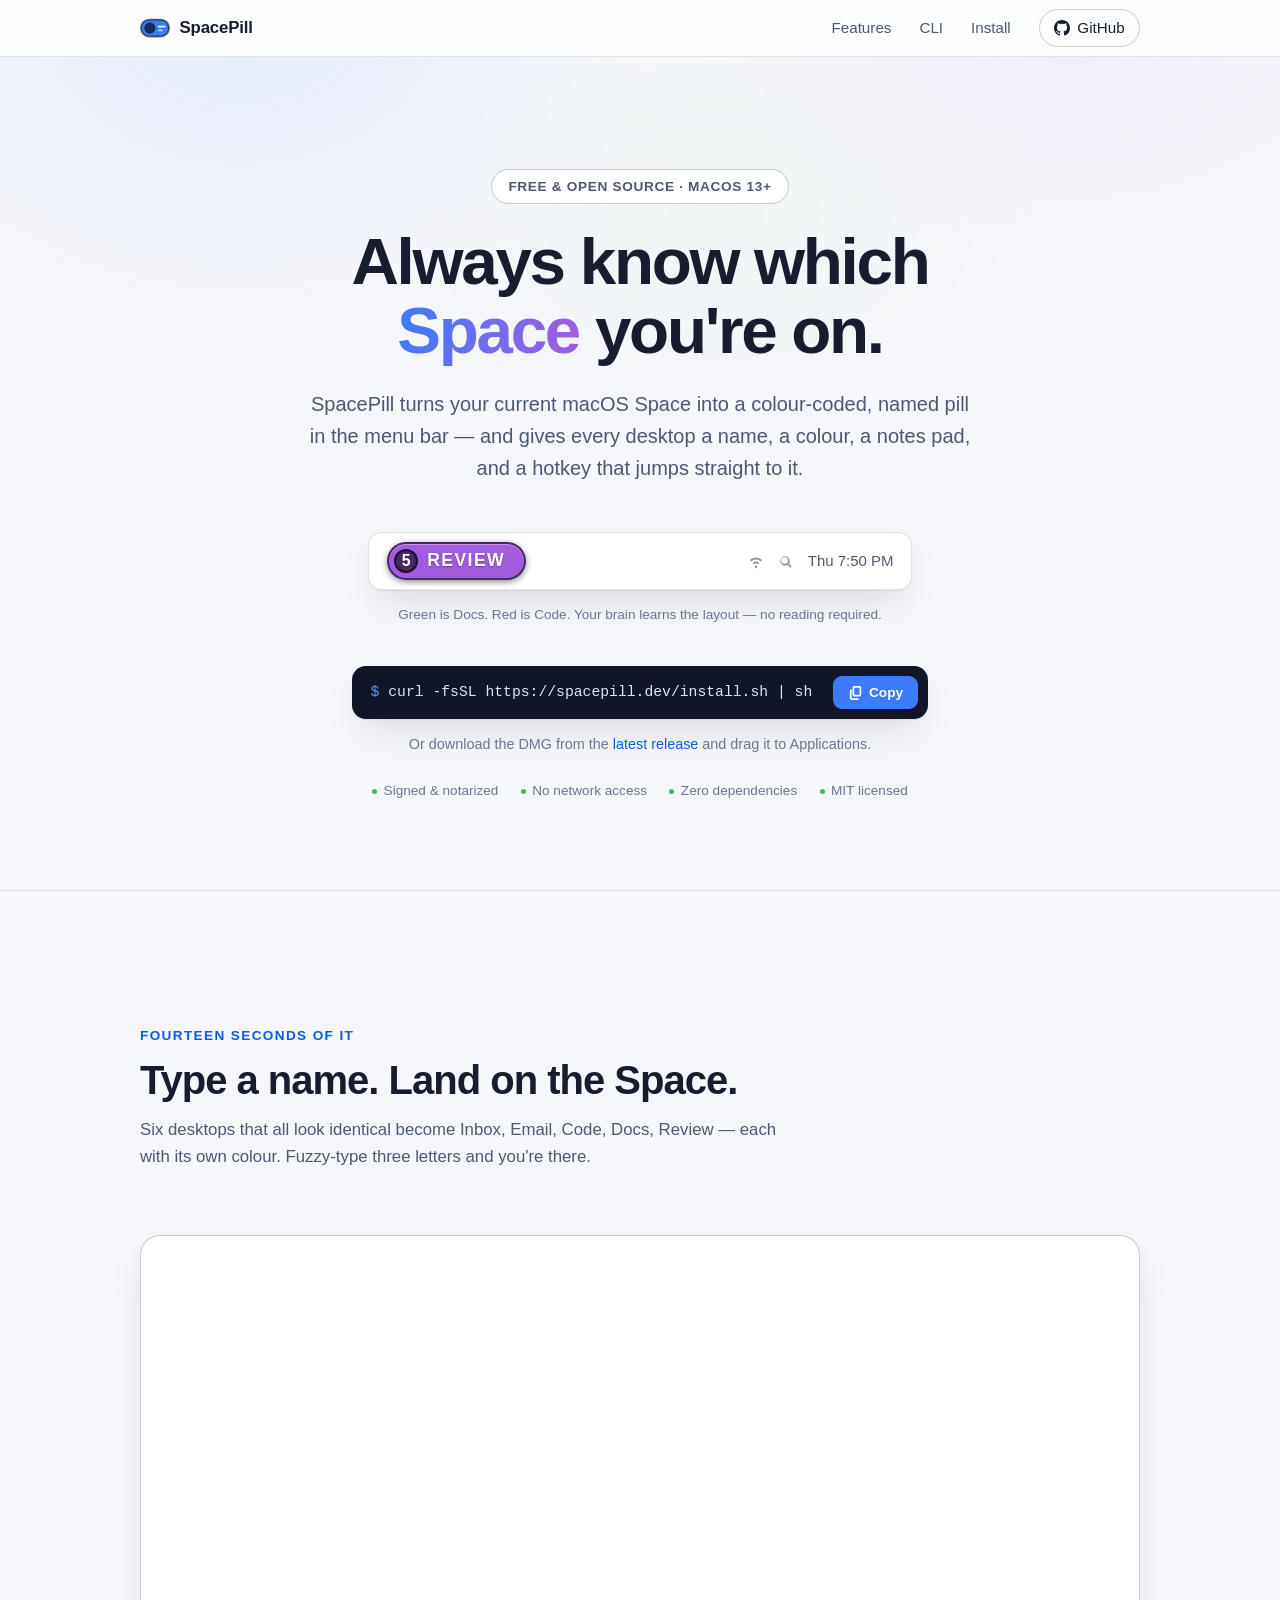
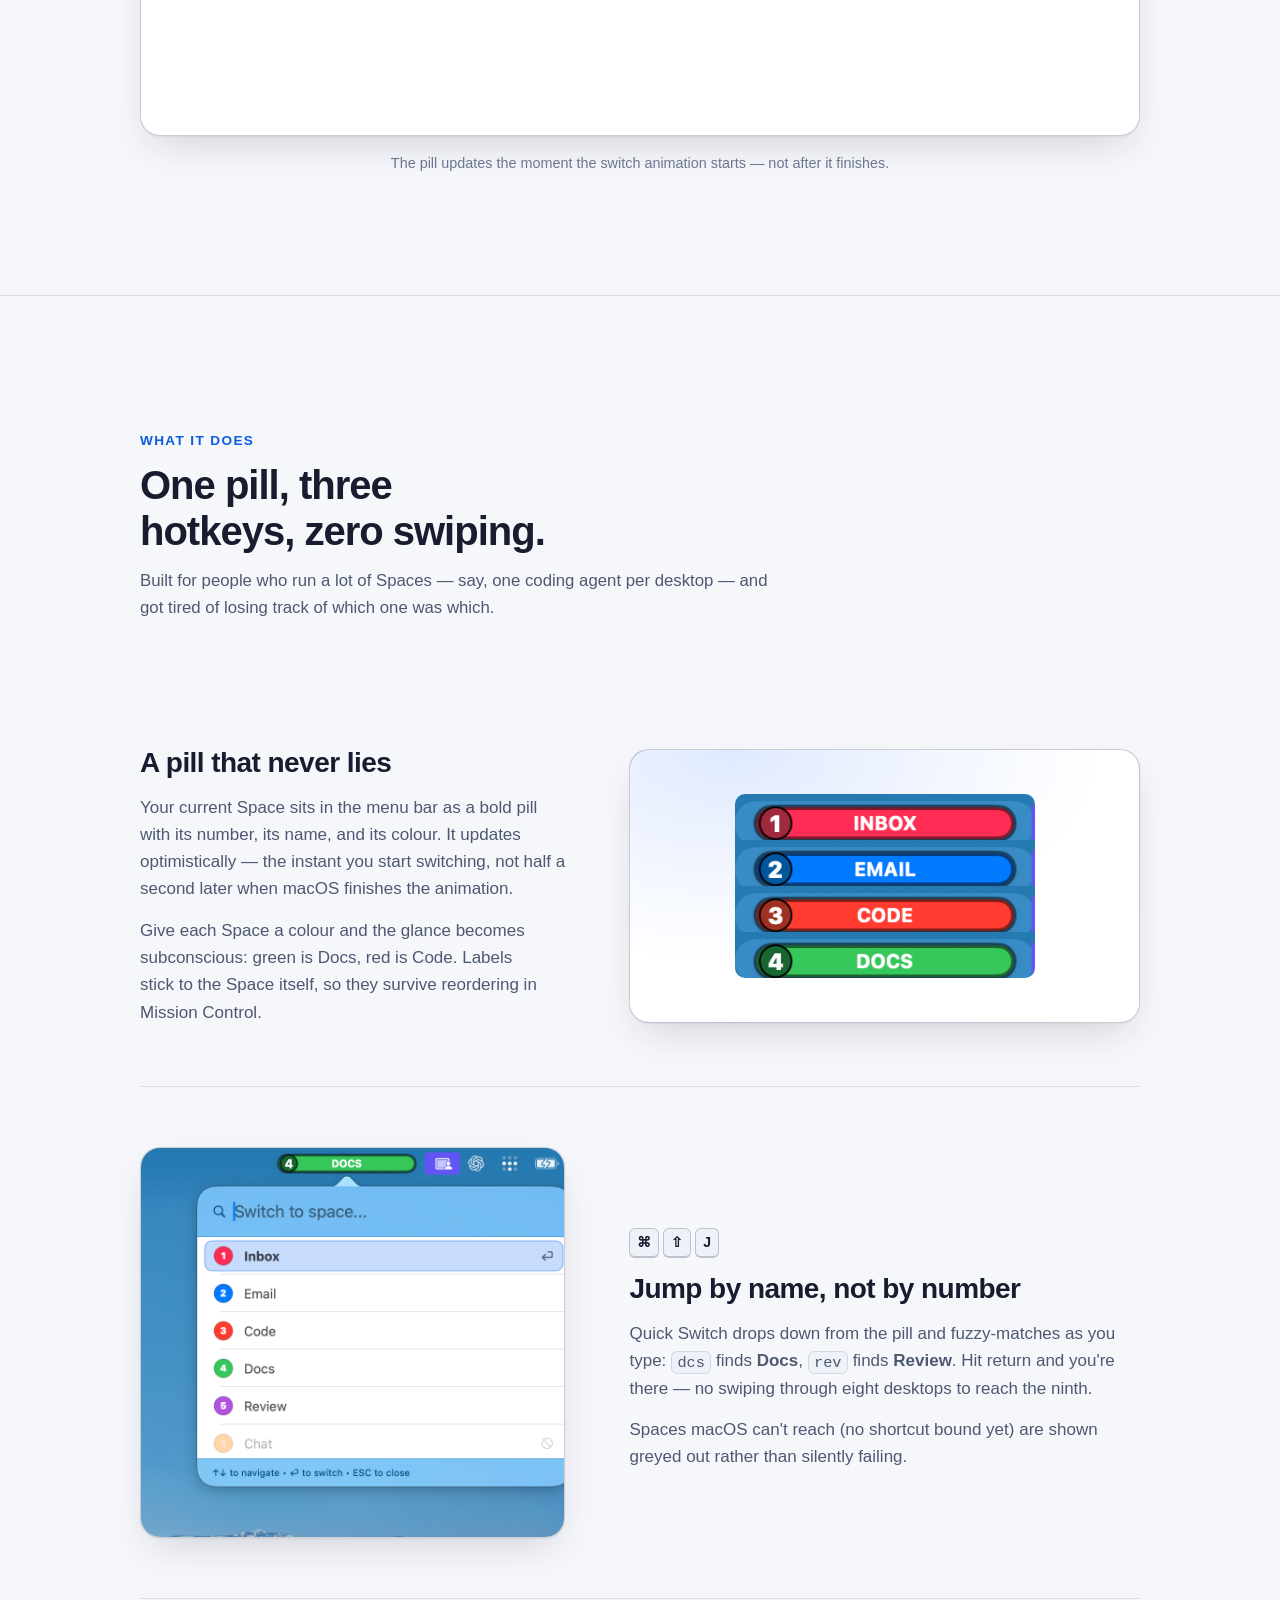
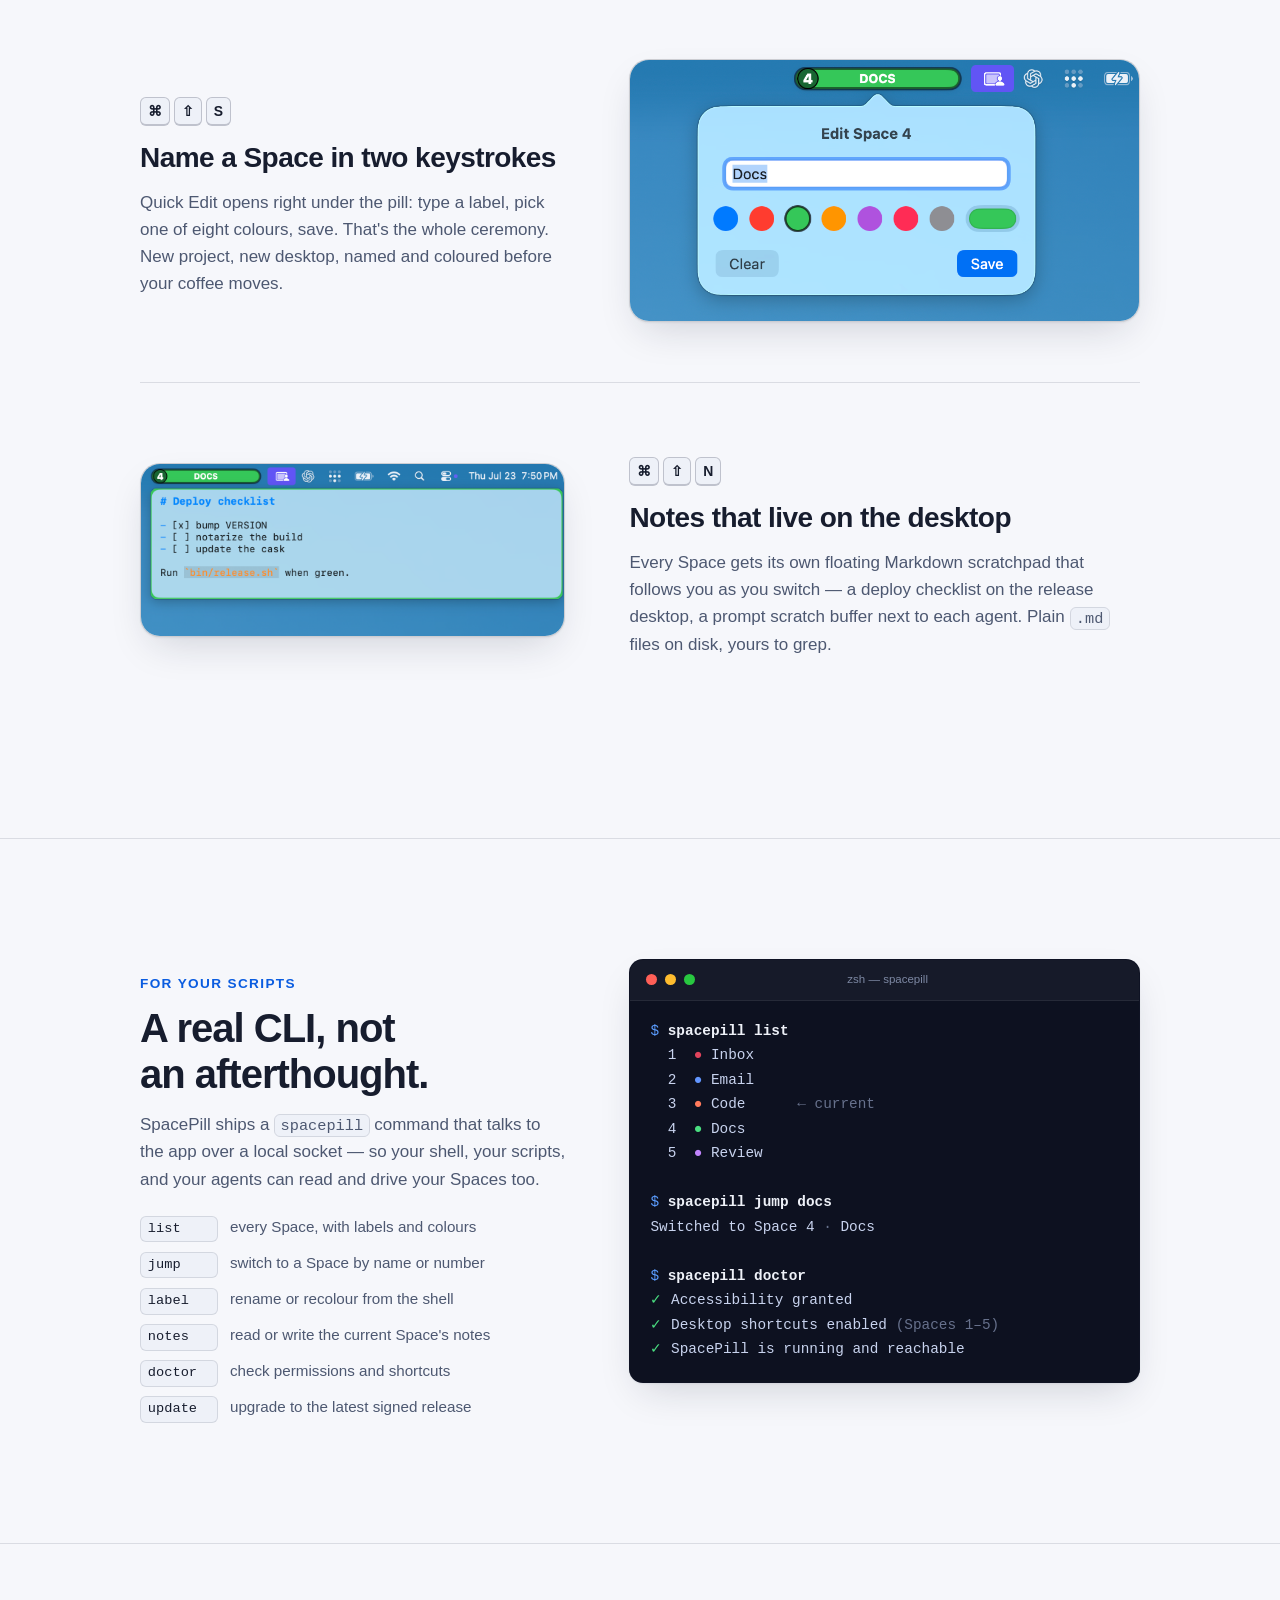
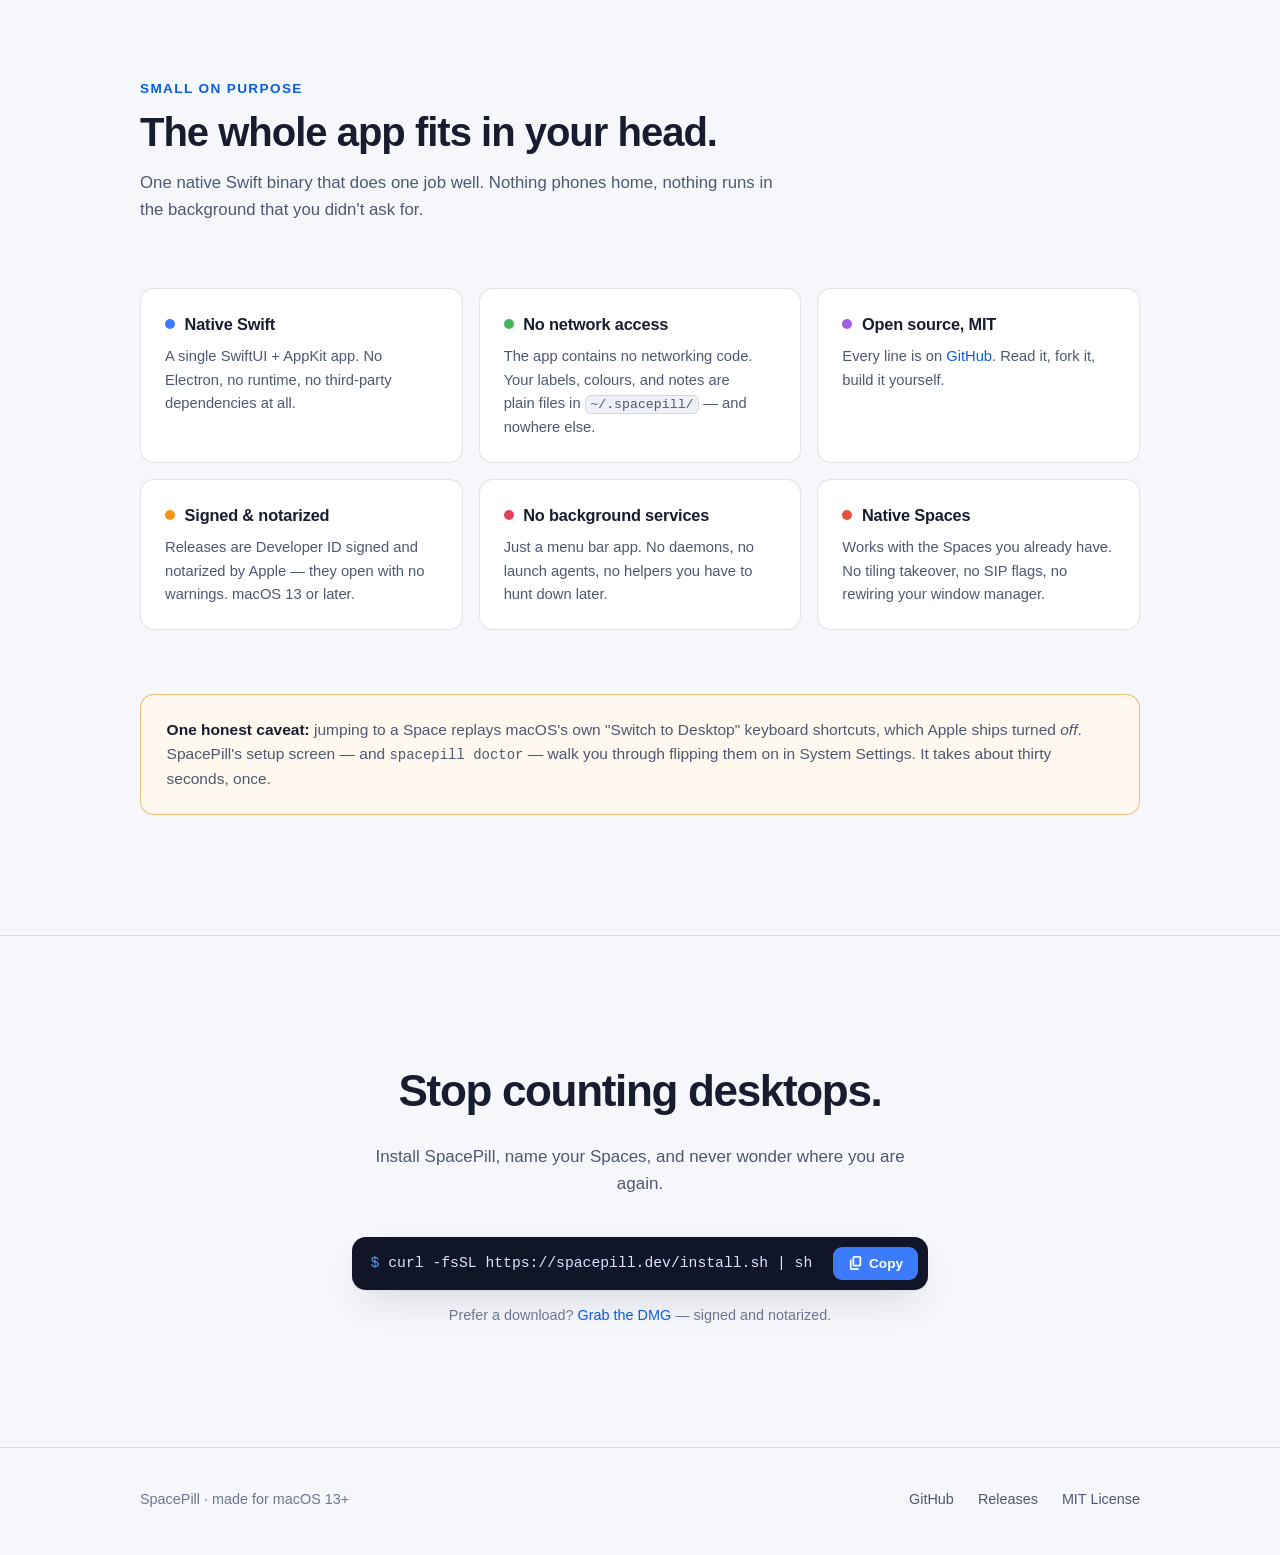
==== website/index.html @ 8043ca83 "Add the spacepill.dev marketing site, deployed from /website A new marketing site designed from scra" ====
<!doctype html>
<html lang="en">
<head>
    <meta charset="utf-8">
    <meta name="viewport" content="width=device-width, initial-scale=1">
    <title>SpacePill — always know which macOS Space you're on</title>
    <meta name="description" content="A native macOS menu bar app that shows your current Space as a colour-coded, named pill — with a fuzzy keyboard switcher, per-Space notes, and a real CLI. Free, open source, no network access.">
    <link rel="canonical" href="https://spacepill.dev/">
    <link rel="icon" href="assets/favicon.svg" type="image/svg+xml">
    <link rel="stylesheet" href="style.css">

    <meta property="og:type" content="website">
    <meta property="og:site_name" content="SpacePill">
    <meta property="og:title" content="SpacePill — always know which macOS Space you're on">
    <meta property="og:description" content="A colour-coded, named pill in your menu bar for the current macOS Space. Fuzzy-jump to any Space by name, keep notes per Space, script it from the CLI. Native, open source, zero network access.">
    <meta property="og:url" content="https://spacepill.dev/">
    <meta property="og:image" content="https://spacepill.dev/assets/og.png">
    <meta property="og:image:width" content="1200">
    <meta property="og:image:height" content="630">
    <meta name="twitter:card" content="summary_large_image">
    <meta name="twitter:title" content="SpacePill — always know which macOS Space you're on">
    <meta name="twitter:description" content="A colour-coded, named pill in your menu bar for the current macOS Space. Fuzzy-jump by name, per-Space notes, a real CLI. Native, open source, zero network access.">
    <meta name="twitter:image" content="https://spacepill.dev/assets/og.png">
</head>
<body>
    <a class="skip-link" href="#main">Skip to content</a>

    <header class="site-header">
        <div class="container">
            <a class="brand" href="./" aria-label="SpacePill home">
                <svg width="30" height="30" viewBox="0 0 64 64" aria-hidden="true">
                    <rect x="2" y="14" width="60" height="36" rx="18" fill="#3d7bfd" stroke="#000" stroke-opacity="0.55" stroke-width="4"/>
                    <circle cx="21" cy="32" r="11" fill="#12305e" stroke="#000" stroke-opacity="0.6" stroke-width="2"/>
                    <rect x="38" y="27" width="17" height="4" rx="2" fill="#fff" fill-opacity="0.9"/>
                    <rect x="38" y="35" width="11" height="4" rx="2" fill="#fff" fill-opacity="0.6"/>
                </svg>
                SpacePill
            </a>
            <nav class="site-nav" aria-label="Main">
                <a class="nav-hide-sm" href="#features">Features</a>
                <a class="nav-hide-sm" href="#cli">CLI</a>
                <a href="#install">Install</a>
                <a class="nav-github" href="https://github.com/jakequist/spacepill">
                    <svg width="16" height="16" viewBox="0 0 16 16" fill="currentColor" aria-hidden="true">
                        <path d="M8 0C3.58 0 0 3.58 0 8c0 3.54 2.29 6.53 5.47 7.59.4.07.55-.17.55-.38 0-.19-.01-.82-.01-1.49-2.01.37-2.53-.49-2.69-.94-.09-.23-.48-.94-.82-1.13-.28-.15-.68-.52-.01-.53.63-.01 1.08.58 1.23.82.72 1.21 1.87.87 2.33.66.07-.52.28-.87.51-1.07-1.78-.2-3.64-.89-3.64-3.95 0-.87.31-1.59.82-2.15-.08-.2-.36-1.02.08-2.12 0 0 .67-.21 2.2.82a7.42 7.42 0 0 1 2-.27c.68 0 1.36.09 2 .27 1.53-1.04 2.2-.82 2.2-.82.44 1.1.16 1.92.08 2.12.51.56.82 1.27.82 2.15 0 3.07-1.87 3.75-3.65 3.95.29.25.54.73.54 1.48 0 1.07-.01 1.93-.01 2.2 0 .21.15.46.55.38A8.01 8.01 0 0 0 16 8c0-4.42-3.58-8-8-8Z"/>
                    </svg>
                    GitHub
                </a>
            </nav>
        </div>
    </header>

    <main id="main">

        <!-- ============================== Hero ============================== -->
        <section class="hero">
            <div class="container">
                <p class="eyebrow">Free &amp; open source · macOS 13+</p>
                <h1>Always know which <span class="accent-word">Space</span> you're&nbsp;on.</h1>
                <p class="lede">
                    SpacePill turns your current macOS Space into a colour-coded,
                    named pill in the menu bar — and gives every desktop a name,
                    a colour, a notes pad, and a hotkey that jumps straight to it.
                </p>

                <div class="menubar-demo" aria-label="A recreation of the macOS menu bar showing the SpacePill indicator cycling through named Spaces">
                    <span class="pill" id="hero-pill" style="--pill-color: #43b45a;">
                        <span class="num">4</span>
                        <span class="label">Docs</span>
                    </span>
                    <span class="status" aria-hidden="true">
                        <svg width="16" height="16" viewBox="0 0 16 16" fill="currentColor"><path d="M8 12.6a1.3 1.3 0 1 0 0 2.6 1.3 1.3 0 0 0 0-2.6Zm0-4.1c-1.3 0-2.5.5-3.4 1.4l1.4 1.4A2.8 2.8 0 0 1 8 10.5c.76 0 1.47.3 2 .8l1.4-1.4A4.8 4.8 0 0 0 8 8.5Zm0-4.1C5.6 4.4 3.4 5.4 1.8 7l1.4 1.4A6.8 6.8 0 0 1 8 6.5c1.87 0 3.57.75 4.8 1.97L14.2 7A8.8 8.8 0 0 0 8 4.4Z"/></svg>
                        <svg width="15" height="15" viewBox="0 0 16 16" fill="currentColor"><path d="M11.7 10.3a5 5 0 1 0-1.4 1.4l2.9 3 1.4-1.5-2.9-2.9ZM7 10.5a3.5 3.5 0 1 1 0-7 3.5 3.5 0 0 1 0 7Z"/></svg>
                        <span class="clock">Thu 7:50 PM</span>
                    </span>
                </div>
                <p class="hero-hint">Green is Docs. Red is Code. Your brain learns the layout — no reading required.</p>

                <div class="install" id="install">
                    <div class="install-cmd">
                        <code id="install-code"><span class="prompt">$ </span>curl -fsSL https://spacepill.dev/install.sh | sh</code>
                        <button class="copy-btn" type="button" id="copy-install" aria-label="Copy install command">
                            <svg width="14" height="14" viewBox="0 0 16 16" fill="currentColor" aria-hidden="true">
                                <path d="M4 2a2 2 0 0 1 2-2h6a2 2 0 0 1 2 2v8a2 2 0 0 1-2 2H6a2 2 0 0 1-2-2V2Zm2 0v8h6V2H6ZM2 4h1v9a1 1 0 0 0 1 1h7v1a1 1 0 0 1-1 1H4a3 3 0 0 1-3-3V5a1 1 0 0 1 1-1Z"/>
                            </svg>
                            <span>Copy</span>
                        </button>
                    </div>
                    <p class="install-alt">
                        Or download the DMG from the
                        <a href="https://github.com/jakequist/spacepill/releases/latest">latest release</a>
                        and drag it to Applications.
                    </p>
                    <div class="install-badges" role="list">
                        <span role="listitem"><span class="dot" aria-hidden="true"></span>Signed &amp; notarized</span>
                        <span role="listitem"><span class="dot" aria-hidden="true"></span>No network access</span>
                        <span role="listitem"><span class="dot" aria-hidden="true"></span>Zero dependencies</span>
                        <span role="listitem"><span class="dot" aria-hidden="true"></span>MIT licensed</span>
                    </div>
                </div>
            </div>
        </section>

        <!-- ============================== Demo ============================== -->
        <section class="section" id="demo">
            <div class="container">
                <div class="section-head">
                    <p class="kicker">Fourteen seconds of it</p>
                    <h2>Type a name. Land on the Space.</h2>
                    <p>
                        Six desktops that all look identical become Inbox, Email,
                        Code, Docs, Review — each with its own colour. Fuzzy-type
                        three letters and you're there.
                    </p>
                </div>
                <div class="demo-frame">
                    <video src="assets/demo.mp4" width="1200" height="754"
                           autoplay muted loop playsinline
                           aria-label="Screen recording: opening the Quick Switch bar, fuzzy-typing a Space name, and jumping between colour-coded Spaces while the menu bar pill follows along"></video>
                </div>
                <p class="demo-caption">The pill updates the moment the switch animation starts — not after it finishes.</p>
            </div>
        </section>

        <!-- ============================== Features ============================== -->
        <section class="section" id="features">
            <div class="container">
                <div class="section-head">
                    <p class="kicker">What it does</p>
                    <h2>One pill, three hotkeys, zero swiping.</h2>
                    <p>
                        Built for people who run a lot of Spaces — say, one coding
                        agent per desktop — and got tired of losing track of which
                        one was which.
                    </p>
                </div>

                <article class="feature">
                    <div class="feature-copy">
                        <h3>A pill that never lies</h3>
                        <p>
                            Your current Space sits in the menu bar as a bold pill
                            with its number, its name, and its colour. It updates
                            optimistically — the instant you start switching, not
                            half a second later when macOS finishes the animation.
                        </p>
                        <p>
                            Give each Space a colour and the glance becomes
                            subconscious: green is Docs, red is Code. Labels stick
                            to the Space itself, so they survive reordering in
                            Mission Control.
                        </p>
                    </div>
                    <div class="shot shot-pad">
                        <img src="assets/pill-variants.png" width="340" height="208"
                             alt="Four SpacePill pills stacked: a crimson Inbox, a blue Email, a red Code, and a green Docs, each with its Space number in a dark circle">
                    </div>
                </article>

                <article class="feature flip">
                    <div class="feature-copy">
                        <p class="hotkey" aria-label="Default hotkey: Command Shift J"><kbd>⌘</kbd><kbd>⇧</kbd><kbd>J</kbd></p>
                        <h3>Jump by name, not by number</h3>
                        <p>
                            Quick Switch drops down from the pill and fuzzy-matches
                            as you type: <code>dcs</code> finds <strong>Docs</strong>,
                            <code>rev</code> finds <strong>Review</strong>. Hit
                            return and you're there — no swiping through eight
                            desktops to reach the ninth.
                        </p>
                        <p>
                            Spaces macOS can't reach (no shortcut bound yet) are
                            shown greyed out rather than silently failing.
                        </p>
                    </div>
                    <div class="shot">
                        <img src="assets/quick-switch.png" width="904" height="830"
                             alt="The Quick Switch panel open beneath the green Docs pill, listing Inbox, Email, Code, Docs, Review and a greyed-out Chat, with a 'Switch to space…' search field">
                    </div>
                </article>

                <article class="feature">
                    <div class="feature-copy">
                        <p class="hotkey" aria-label="Default hotkey: Command Shift S"><kbd>⌘</kbd><kbd>⇧</kbd><kbd>S</kbd></p>
                        <h3>Name a Space in two keystrokes</h3>
                        <p>
                            Quick Edit opens right under the pill: type a label,
                            pick one of eight colours, save. That's the whole
                            ceremony. New project, new desktop, named and coloured
                            before your coffee moves.
                        </p>
                    </div>
                    <div class="shot">
                        <img src="assets/quick-edit.png" width="904" height="464"
                             alt="The Quick Edit popover under the pill: a text field reading 'Docs', a row of eight colour swatches with green selected, and Clear and Save buttons">
                    </div>
                </article>

                <article class="feature flip">
                    <div class="feature-copy">
                        <p class="hotkey" aria-label="Default hotkey: Command Shift N"><kbd>⌘</kbd><kbd>⇧</kbd><kbd>N</kbd></p>
                        <h3>Notes that live on the desktop</h3>
                        <p>
                            Every Space gets its own floating Markdown scratchpad
                            that follows you as you switch — a deploy checklist on
                            the release desktop, a prompt scratch buffer next to
                            each agent. Plain <code>.md</code> files on disk,
                            yours to grep.
                        </p>
                    </div>
                    <div class="shot">
                        <img src="assets/notes.png" width="1144" height="464"
                             alt="The floating Space Notes panel below the menu bar, showing a Markdown deploy checklist with checked and unchecked items">
                    </div>
                </article>
            </div>
        </section>

        <!-- ============================== CLI ============================== -->
        <section class="section" id="cli">
            <div class="container">
                <div class="cli-grid">
                    <div class="cli-copy">
                        <div class="section-head" style="margin-bottom: 0;">
                            <p class="kicker">For your scripts</p>
                            <h2>A real CLI, not an afterthought.</h2>
                        </div>
                        <p>
                            SpacePill ships a <code>spacepill</code> command that
                            talks to the app over a local socket — so your shell,
                            your scripts, and your agents can read and drive your
                            Spaces too.
                        </p>
                        <ul class="cli-commands">
                            <li><code>list</code><span>every Space, with labels and colours</span></li>
                            <li><code>jump</code><span>switch to a Space by name or number</span></li>
                            <li><code>label</code><span>rename or recolour from the shell</span></li>
                            <li><code>notes</code><span>read or write the current Space's notes</span></li>
                            <li><code>doctor</code><span>check permissions and shortcuts</span></li>
                            <li><code>update</code><span>upgrade to the latest signed release</span></li>
                        </ul>
                    </div>
                    <div class="terminal" role="img" aria-label="A terminal session: 'spacepill list' prints five colour-coded Spaces with Code marked current, 'spacepill jump docs' switches to Space 4, and 'spacepill doctor' reports accessibility granted, desktop shortcuts enabled, and the app reachable">
                        <div class="terminal-bar" aria-hidden="true">
                            <span class="light"></span><span class="light"></span><span class="light"></span>
                            <span class="title">zsh — spacepill</span>
                        </div>
                        <pre aria-hidden="true"><span class="t-prompt">$</span> <span class="t-cmd">spacepill list</span>
  1  <span class="t-dot-crimson">●</span> Inbox
  2  <span class="t-dot-blue">●</span> Email
  3  <span class="t-dot-red">●</span> Code      <span class="t-dim">← current</span>
  4  <span class="t-dot-green">●</span> Docs
  5  <span class="t-dot-purple">●</span> Review

<span class="t-prompt">$</span> <span class="t-cmd">spacepill jump docs</span>
Switched to Space 4 <span class="t-dim">·</span> Docs

<span class="t-prompt">$</span> <span class="t-cmd">spacepill doctor</span>
<span class="t-ok">✓</span> Accessibility granted
<span class="t-ok">✓</span> Desktop shortcuts enabled <span class="t-dim">(Spaces 1–5)</span>
<span class="t-ok">✓</span> SpacePill is running and reachable</pre>
                    </div>
                </div>
            </div>
        </section>

        <!-- ============================== Values ============================== -->
        <section class="section" id="values">
            <div class="container">
                <div class="section-head">
                    <p class="kicker">Small on purpose</p>
                    <h2>The whole app fits in your head.</h2>
                    <p>
                        One native Swift binary that does one job well. Nothing
                        phones home, nothing runs in the background that you
                        didn't ask for.
                    </p>
                </div>
                <div class="values-grid">
                    <div class="value-card">
                        <h3><span class="swatch" style="background: var(--pill-blue);" aria-hidden="true"></span>Native Swift</h3>
                        <p>A single SwiftUI + AppKit app. No Electron, no runtime, no third-party dependencies at all.</p>
                    </div>
                    <div class="value-card">
                        <h3><span class="swatch" style="background: var(--pill-green);" aria-hidden="true"></span>No network access</h3>
                        <p>The app contains no networking code. Your labels, colours, and notes are plain files in <code>~/.spacepill/</code> — and nowhere else.</p>
                    </div>
                    <div class="value-card">
                        <h3><span class="swatch" style="background: var(--pill-purple);" aria-hidden="true"></span>Open source, MIT</h3>
                        <p>Every line is on <a href="https://github.com/jakequist/spacepill">GitHub</a>. Read it, fork it, build it yourself.</p>
                    </div>
                    <div class="value-card">
                        <h3><span class="swatch" style="background: var(--pill-orange);" aria-hidden="true"></span>Signed &amp; notarized</h3>
                        <p>Releases are Developer ID signed and notarized by Apple — they open with no warnings. macOS 13 or later.</p>
                    </div>
                    <div class="value-card">
                        <h3><span class="swatch" style="background: var(--pill-crimson);" aria-hidden="true"></span>No background services</h3>
                        <p>Just a menu bar app. No daemons, no launch agents, no helpers you have to hunt down later.</p>
                    </div>
                    <div class="value-card">
                        <h3><span class="swatch" style="background: var(--pill-red);" aria-hidden="true"></span>Native Spaces</h3>
                        <p>Works with the Spaces you already have. No tiling takeover, no SIP flags, no rewiring your window manager.</p>
                    </div>
                </div>

                <aside class="caveat">
                    <strong>One honest caveat:</strong> jumping to a Space replays
                    macOS's own "Switch to Desktop" keyboard shortcuts, which Apple
                    ships turned <em>off</em>. SpacePill's setup screen — and
                    <code>spacepill doctor</code> — walk you through flipping them
                    on in System Settings. It takes about thirty seconds, once.
                </aside>
            </div>
        </section>

        <!-- ============================== CTA ============================== -->
        <section class="section cta">
            <div class="container">
                <h2>Stop counting desktops.</h2>
                <p class="lede">
                    Install SpacePill, name your Spaces, and never wonder where
                    you are again.
                </p>
                <div class="install">
                    <div class="install-cmd">
                        <code><span class="prompt">$ </span>curl -fsSL https://spacepill.dev/install.sh | sh</code>
                        <button class="copy-btn" type="button" id="copy-install-2" aria-label="Copy install command">
                            <svg width="14" height="14" viewBox="0 0 16 16" fill="currentColor" aria-hidden="true">
                                <path d="M4 2a2 2 0 0 1 2-2h6a2 2 0 0 1 2 2v8a2 2 0 0 1-2 2H6a2 2 0 0 1-2-2V2Zm2 0v8h6V2H6ZM2 4h1v9a1 1 0 0 0 1 1h7v1a1 1 0 0 1-1 1H4a3 3 0 0 1-3-3V5a1 1 0 0 1 1-1Z"/>
                            </svg>
                            <span>Copy</span>
                        </button>
                    </div>
                    <p class="install-alt">
                        Prefer a download? <a href="https://github.com/jakequist/spacepill/releases/latest">Grab the DMG</a> — signed and notarized.
                    </p>
                </div>
            </div>
        </section>
    </main>

    <footer class="site-footer">
        <div class="container">
            <span>SpacePill · made for macOS 13+</span>
            <nav aria-label="Footer">
                <a href="https://github.com/jakequist/spacepill">GitHub</a>
                <a href="https://github.com/jakequist/spacepill/releases">Releases</a>
                <a href="https://github.com/jakequist/spacepill/blob/main/LICENSE">MIT License</a>
            </nav>
        </div>
    </footer>

    <script>
        (function () {
            "use strict";

            /* --- Copy buttons --- */
            var CMD = "curl -fsSL https://spacepill.dev/install.sh | sh";
            ["copy-install", "copy-install-2"].forEach(function (id) {
                var btn = document.getElementById(id);
                if (!btn) return;
                var label = btn.querySelector("span");
                btn.addEventListener("click", function () {
                    function done(ok) {
                        label.textContent = ok ? "Copied" : "Press ⌘C";
                        btn.classList.toggle("copied", ok);
                        setTimeout(function () {
                            label.textContent = "Copy";
                            btn.classList.remove("copied");
                        }, 1800);
                    }
                    if (navigator.clipboard && navigator.clipboard.writeText) {
                        navigator.clipboard.writeText(CMD).then(
                            function () { done(true); },
                            function () { done(false); }
                        );
                    } else {
                        done(false);
                    }
                });
            });

            var reduceMotion = window.matchMedia("(prefers-reduced-motion: reduce)");

            /* --- Hero pill: cycle through named Spaces --- */
            var pill = document.getElementById("hero-pill");
            if (pill && !reduceMotion.matches) {
                var spaces = [
                    { n: 4, label: "Docs",   color: "#43b45a" },
                    { n: 5, label: "Review", color: "#a35ce0" },
                    { n: 1, label: "Inbox",  color: "#e0435c" },
                    { n: 3, label: "Code",   color: "#e8503e" },
                    { n: 2, label: "Email",  color: "#3d7bfd" }
                ];
                var i = 0;
                var num = pill.querySelector(".num");
                var lab = pill.querySelector(".label");
                setInterval(function () {
                    i = (i + 1) % spaces.length;
                    var s = spaces[i];
                    pill.style.setProperty("--pill-color", s.color);
                    num.textContent = s.n;
                    lab.textContent = s.label;
                }, 2200);
            }

            /* --- Demo video: no autoplay for reduced-motion users --- */
            var video = document.querySelector(".demo-frame video");
            if (video && reduceMotion.matches) {
                video.removeAttribute("autoplay");
                video.setAttribute("controls", "");
                video.pause();
            }
        })();
    </script>
</body>
</html>
---- website/style.css ----
/* ==========================================================================
   SpacePill — spacepill.dev
   Dark-first design system. The pill is the brand: every accent on this page
   is one of the pill colours from the app itself.
   ========================================================================== */

/* ---------- Tokens ---------- */

:root {
    /* Dark is the default: the product lives in a dark menu bar. */
    color-scheme: dark light;

    --bg: #0b0e17;
    --bg-raised: #11162290;
    --surface: #131928;
    --surface-2: #1a2135;
    --border: rgba(148, 163, 200, 0.16);
    --border-strong: rgba(148, 163, 200, 0.28);
    --text: #eef1f8;
    --text-muted: #a4aec5;
    --text-faint: #7d88a3;
    --accent: #5b9dff;
    --accent-strong: #7fb3ff;
    --link: #8ab6ff;

    /* Pill palette (matches the app's colour picker) */
    --pill-red: #e8503e;
    --pill-crimson: #e0435c;
    --pill-blue: #3d7bfd;
    --pill-green: #43b45a;
    --pill-purple: #a35ce0;
    --pill-orange: #f5960f;

    --shadow-card: 0 1px 2px rgba(0, 0, 0, 0.35), 0 16px 48px -12px rgba(0, 0, 0, 0.55);
    --shadow-pill: inset 0 1px 0 rgba(255, 255, 255, 0.35), 0 2px 6px rgba(0, 0, 0, 0.45);

    --radius: 14px;
    --radius-lg: 20px;

    --font: -apple-system, BlinkMacSystemFont, "SF Pro Text", "Segoe UI",
        Roboto, "Helvetica Neue", Arial, sans-serif;
    --mono: ui-monospace, "SF Mono", SFMono-Regular, Menlo, Monaco,
        "Cascadia Mono", monospace;

    --container: 1080px;
    --gutter: clamp(1.25rem, 5vw, 2.5rem);
    --section-pad: clamp(4.5rem, 10vw, 7.5rem);
}

@media (prefers-color-scheme: light) {
    :root {
        --bg: #f6f7fb;
        --bg-raised: #ffffffcc;
        --surface: #ffffff;
        --surface-2: #eef1f8;
        --border: rgba(23, 30, 51, 0.12);
        --border-strong: rgba(23, 30, 51, 0.22);
        --text: #171d2e;
        --text-muted: #4d5871;
        --text-faint: #6b7690;
        --accent: #0a5ce0;
        --accent-strong: #0a4fc2;
        --link: #0a5ce0;

        --shadow-card: 0 1px 2px rgba(23, 30, 51, 0.06), 0 16px 40px -12px rgba(23, 30, 51, 0.18);
    }
}

/* ---------- Base ---------- */

* {
    margin: 0;
    padding: 0;
    box-sizing: border-box;
}

html {
    scroll-behavior: smooth;
}

@media (prefers-reduced-motion: reduce) {
    html {
        scroll-behavior: auto;
    }

    *,
    *::before,
    *::after {
        animation-duration: 0.01ms !important;
        animation-iteration-count: 1 !important;
        transition-duration: 0.01ms !important;
    }
}

body {
    font-family: var(--font);
    background: var(--bg);
    color: var(--text);
    line-height: 1.6;
    font-size: 1.0625rem;
    -webkit-font-smoothing: antialiased;
    text-rendering: optimizeLegibility;
    overflow-x: hidden;
}

img,
video {
    max-width: 100%;
    height: auto;
    display: block;
}

a {
    color: var(--link);
    text-decoration: none;
}

a:hover {
    text-decoration: underline;
    text-underline-offset: 3px;
}

:focus-visible {
    outline: 2px solid var(--accent);
    outline-offset: 3px;
    border-radius: 4px;
}

::selection {
    background: color-mix(in srgb, var(--accent) 35%, transparent);
}

kbd {
    font-family: var(--font);
    font-size: 0.82em;
    font-weight: 600;
    padding: 0.15em 0.5em;
    border-radius: 6px;
    background: var(--surface-2);
    border: 1px solid var(--border-strong);
    border-bottom-width: 2px;
    color: var(--text);
    white-space: nowrap;
}

code {
    font-family: var(--mono);
    font-size: 0.9em;
}

p > code,
li > code {
    background: var(--surface-2);
    border: 1px solid var(--border);
    border-radius: 6px;
    padding: 0.1em 0.35em;
}

section {
    scroll-margin-top: 5rem;
}

.container {
    max-width: var(--container);
    margin-inline: auto;
    padding-inline: var(--gutter);
}

.skip-link {
    position: absolute;
    left: 1rem;
    top: -3.5rem;
    z-index: 100;
    background: var(--surface);
    border: 1px solid var(--border-strong);
    padding: 0.5rem 1rem;
    border-radius: 8px;
    transition: top 0.15s ease;
}

.skip-link:focus {
    top: 1rem;
}

/* ---------- The pill (CSS recreation of the product) ---------- */

.pill {
    display: inline-flex;
    align-items: center;
    gap: 0.5em;
    padding: 0.28em 1.1em 0.28em 0.3em;
    border-radius: 999px;
    background: var(--pill-color, var(--pill-green));
    border: 2px solid rgba(0, 0, 0, 0.55);
    box-shadow: var(--shadow-pill);
    color: #fff;
    font-weight: 800;
    font-size: 1em;
    letter-spacing: 0.08em;
    line-height: 1;
    white-space: nowrap;
}

.pill .num {
    display: inline-grid;
    place-items: center;
    inline-size: 1.55em;
    block-size: 1.55em;
    border-radius: 50%;
    background: color-mix(in srgb, var(--pill-color, var(--pill-green)) 45%, #000);
    border: 2px solid rgba(0, 0, 0, 0.6);
    font-size: 0.9em;
    letter-spacing: 0;
    font-weight: 800;
    color: #fff;
}

.pill .label {
    text-transform: uppercase;
    text-shadow: 0 1px 2px rgba(0, 0, 0, 0.35);
}

/* ---------- Header ---------- */

.site-header {
    position: sticky;
    top: 0;
    z-index: 50;
    background: var(--bg-raised);
    -webkit-backdrop-filter: blur(18px);
    backdrop-filter: blur(18px);
    border-bottom: 1px solid var(--border);
}

.site-header .container {
    display: flex;
    align-items: center;
    gap: 1.5rem;
    min-height: 3.5rem;
}

.brand {
    display: inline-flex;
    align-items: center;
    gap: 0.6rem;
    font-weight: 700;
    font-size: 1.05rem;
    color: var(--text);
    letter-spacing: -0.01em;
}

.brand:hover {
    text-decoration: none;
}

.brand svg {
    display: block;
}

.site-nav {
    margin-left: auto;
    display: flex;
    align-items: center;
    gap: clamp(0.75rem, 2.5vw, 1.75rem);
}

.site-nav a {
    color: var(--text-muted);
    font-size: 0.95rem;
    font-weight: 500;
}

.site-nav a:hover {
    color: var(--text);
    text-decoration: none;
}

.site-nav .nav-github {
    display: inline-flex;
    align-items: center;
    gap: 0.45rem;
    color: var(--text);
    border: 1px solid var(--border-strong);
    border-radius: 999px;
    padding: 0.35rem 0.9rem;
    transition: border-color 0.15s ease, background 0.15s ease;
}

.site-nav .nav-github:hover {
    background: var(--surface-2);
    border-color: var(--text-faint);
}

@media (max-width: 640px) {
    .site-nav .nav-hide-sm {
        display: none;
    }
}

/* ---------- Hero ---------- */

.hero {
    position: relative;
    padding-block: clamp(4rem, 9vw, 7rem) clamp(3.5rem, 7vw, 5.5rem);
    text-align: center;
    overflow: clip;
}

/* Deep-space glow behind the hero — visible in dark, whisper-quiet in light. */
.hero::before {
    content: "";
    position: absolute;
    inset: -20% -10% auto;
    height: 120%;
    background:
        radial-gradient(38% 45% at 24% 12%, color-mix(in srgb, var(--pill-blue) 22%, transparent), transparent 70%),
        radial-gradient(34% 40% at 78% 8%, color-mix(in srgb, var(--pill-purple) 18%, transparent), transparent 70%),
        radial-gradient(30% 34% at 55% 32%, color-mix(in srgb, var(--pill-green) 9%, transparent), transparent 70%);
    pointer-events: none;
    z-index: -1;
}

@media (prefers-color-scheme: light) {
    .hero::before {
        opacity: 0.45;
    }
}

.hero .eyebrow {
    display: inline-flex;
    align-items: center;
    gap: 0.5rem;
    font-size: 0.85rem;
    font-weight: 600;
    letter-spacing: 0.05em;
    text-transform: uppercase;
    color: var(--text-muted);
    border: 1px solid var(--border-strong);
    border-radius: 999px;
    padding: 0.35rem 1rem;
    background: var(--surface);
}

.hero h1 {
    margin-top: 1.5rem;
    font-size: clamp(2.35rem, 6.5vw, 4.1rem);
    line-height: 1.05;
    letter-spacing: -0.035em;
    font-weight: 800;
    text-wrap: balance;
}

.hero h1 .accent-word {
    background: linear-gradient(100deg, var(--pill-blue), var(--pill-purple));
    -webkit-background-clip: text;
    background-clip: text;
    color: transparent;
}

.hero .lede {
    margin: 1.4rem auto 0;
    max-width: 42rem;
    font-size: clamp(1.05rem, 2vw, 1.25rem);
    color: var(--text-muted);
    text-wrap: pretty;
}

/* The fake menu bar with the live pill */
.menubar-demo {
    margin: 3rem auto 0;
    max-width: 34rem;
    display: flex;
    align-items: center;
    gap: 1rem;
    padding: 0.55rem 1.1rem;
    border-radius: 14px;
    background: var(--surface);
    border: 1px solid var(--border);
    box-shadow: var(--shadow-card);
    font-size: clamp(0.95rem, 2.4vw, 1.1rem);
}

.menubar-demo .pill {
    transition: background 0.35s ease;
}

.menubar-demo .pill .num {
    transition: background 0.35s ease;
}

.menubar-demo .status {
    margin-left: auto;
    display: flex;
    align-items: center;
    gap: 0.9rem;
    color: var(--text-faint);
}

.menubar-demo .status svg {
    display: block;
    opacity: 0.75;
}

.menubar-demo .clock {
    font-size: 0.85em;
    font-weight: 500;
    white-space: nowrap;
    color: var(--text-muted);
}

@media (max-width: 480px) {
    .menubar-demo .status svg:nth-child(2) {
        display: none;
    }
}

.hero .hero-hint {
    margin-top: 0.9rem;
    font-size: 0.85rem;
    color: var(--text-faint);
}

/* ---------- Install row ---------- */

.install {
    margin: 2.5rem auto 0;
    max-width: 36rem;
}

.install-cmd {
    display: flex;
    align-items: center;
    gap: 0.5rem;
    background: #0d1120;
    border: 1px solid var(--border-strong);
    border-radius: var(--radius);
    padding: 0.55rem 0.55rem 0.55rem 1.1rem;
    box-shadow: var(--shadow-card);
    text-align: left;
}

@media (prefers-color-scheme: light) {
    .install-cmd {
        background: #101527;
    }
}

.install-cmd code {
    flex: 1;
    min-width: 0;
    font-size: clamp(0.72rem, 2.35vw, 0.92rem);
    color: #dbe4ff;
    overflow-x: auto;
    white-space: nowrap;
    scrollbar-width: none;
    padding-block: 0.3rem;
}

.install-cmd code .prompt {
    color: #5b9dff;
    user-select: none;
}

.copy-btn {
    flex-shrink: 0;
    display: inline-flex;
    align-items: center;
    gap: 0.4rem;
    font-family: var(--font);
    font-size: 0.85rem;
    font-weight: 600;
    color: #fff;
    background: var(--pill-blue);
    border: none;
    border-radius: 9px;
    padding: 0.55rem 0.95rem;
    cursor: pointer;
    transition: background 0.15s ease, transform 0.1s ease;
}

.copy-btn:hover {
    background: color-mix(in srgb, var(--pill-blue) 85%, #fff);
}

.copy-btn:active {
    transform: scale(0.97);
}

.copy-btn.copied {
    background: var(--pill-green);
}

.install-alt {
    margin-top: 0.9rem;
    font-size: 0.9rem;
    color: var(--text-faint);
}

.install-badges {
    margin-top: 1.5rem;
    display: flex;
    flex-wrap: wrap;
    justify-content: center;
    gap: 0.5rem 1.4rem;
    font-size: 0.85rem;
    color: var(--text-faint);
}

.install-badges span {
    display: inline-flex;
    align-items: center;
    gap: 0.4rem;
}

.install-badges .dot {
    inline-size: 5px;
    block-size: 5px;
    border-radius: 50%;
    background: var(--pill-green);
}

/* ---------- Sections ---------- */

.section {
    padding-block: var(--section-pad);
    border-top: 1px solid var(--border);
}

.section-head {
    max-width: 40rem;
    margin-bottom: clamp(2.5rem, 6vw, 4rem);
}

.section-head .kicker {
    font-size: 0.85rem;
    font-weight: 700;
    text-transform: uppercase;
    letter-spacing: 0.1em;
    color: var(--accent);
}

.section-head h2 {
    margin-top: 0.6rem;
    font-size: clamp(1.7rem, 4vw, 2.5rem);
    line-height: 1.15;
    letter-spacing: -0.025em;
    font-weight: 800;
    text-wrap: balance;
}

.section-head p {
    margin-top: 0.9rem;
    color: var(--text-muted);
    font-size: 1.05rem;
    text-wrap: pretty;
}

/* ---------- Demo video ---------- */

.demo-frame {
    border-radius: var(--radius-lg);
    overflow: hidden;
    border: 1px solid var(--border-strong);
    box-shadow: var(--shadow-card);
    background: var(--surface);
}

.demo-frame video {
    width: 100%;
}

.demo-caption {
    margin-top: 1rem;
    text-align: center;
    font-size: 0.9rem;
    color: var(--text-faint);
}

/* ---------- Feature rows ---------- */

.feature {
    display: grid;
    grid-template-columns: minmax(0, 5fr) minmax(0, 6fr);
    gap: clamp(2rem, 5vw, 4.5rem);
    align-items: center;
    padding-block: clamp(2.25rem, 5vw, 3.75rem);
}

.feature + .feature {
    border-top: 1px solid var(--border);
}

.feature.flip .feature-copy {
    order: 2;
}

.feature h3 {
    font-size: clamp(1.35rem, 2.8vw, 1.75rem);
    letter-spacing: -0.02em;
    line-height: 1.2;
    font-weight: 750;
    text-wrap: balance;
}

.feature .hotkey {
    display: inline-flex;
    gap: 0.25rem;
    margin-bottom: 0.9rem;
}

.feature p {
    margin-top: 0.9rem;
    color: var(--text-muted);
    text-wrap: pretty;
}

.feature .shot {
    border-radius: var(--radius-lg);
    overflow: hidden;
    border: 1px solid var(--border-strong);
    box-shadow: var(--shadow-card);
    background: var(--surface);
}

.feature .shot img {
    width: 100%;
}

.feature .shot.shot-pad {
    padding: clamp(1.5rem, 4vw, 2.75rem);
    background:
        radial-gradient(120% 130% at 20% 0%, color-mix(in srgb, var(--pill-blue) 16%, transparent), transparent 60%),
        var(--surface);
    display: grid;
    place-items: center;
}

.feature .shot.shot-pad img {
    width: min(100%, 300px);
    border-radius: 10px;
}

@media (max-width: 800px) {
    .feature {
        grid-template-columns: 1fr;
    }

    .feature.flip .feature-copy {
        order: 0;
    }
}

/* ---------- Terminal ---------- */

.cli-grid {
    display: grid;
    grid-template-columns: minmax(0, 5fr) minmax(0, 6fr);
    gap: clamp(2rem, 5vw, 4rem);
    align-items: start;
}

@media (max-width: 800px) {
    .cli-grid {
        grid-template-columns: 1fr;
    }
}

.cli-copy p {
    margin-top: 0.9rem;
    color: var(--text-muted);
    text-wrap: pretty;
}

.cli-commands {
    margin-top: 1.4rem;
    list-style: none;
    display: grid;
    gap: 0.55rem;
    font-size: 0.95rem;
}

.cli-commands li {
    display: flex;
    gap: 0.75rem;
    align-items: baseline;
    color: var(--text-muted);
}

.cli-commands code {
    flex-shrink: 0;
    min-width: 9.5ch;
    color: var(--text);
    background: var(--surface-2);
    border: 1px solid var(--border);
    border-radius: 6px;
    padding: 0.1em 0.5em;
}

.terminal {
    border-radius: var(--radius);
    overflow: hidden;
    border: 1px solid var(--border-strong);
    box-shadow: var(--shadow-card);
    background: #0d1120;
    font-family: var(--mono);
    font-size: clamp(0.78rem, 1.8vw, 0.9rem);
    line-height: 1.7;
    color: #c8d3ee;
}

.terminal-bar {
    display: flex;
    align-items: center;
    gap: 0.5rem;
    padding: 0.65rem 1rem;
    background: rgba(255, 255, 255, 0.04);
    border-bottom: 1px solid rgba(255, 255, 255, 0.07);
}

.terminal-bar .light {
    inline-size: 11px;
    block-size: 11px;
    border-radius: 50%;
    background: #3a4157;
}

.terminal-bar .light:nth-child(1) { background: #ff5f57; }
.terminal-bar .light:nth-child(2) { background: #febc2e; }
.terminal-bar .light:nth-child(3) { background: #28c840; }

.terminal-bar .title {
    margin-inline: auto;
    transform: translateX(-1.6rem);
    font-size: 0.8em;
    color: #7d88a3;
    font-family: var(--font);
}

.terminal pre {
    margin: 0;
    padding: 1.1rem 1.25rem 1.3rem;
    overflow-x: auto;
}

.terminal .t-prompt { color: #5b9dff; }
.terminal .t-cmd { color: #eef1f8; font-weight: 600; }
.terminal .t-dim { color: #67718c; }
.terminal .t-ok { color: #4ade80; }
.terminal .t-dot-crimson { color: var(--pill-crimson); }
.terminal .t-dot-blue { color: #6296ff; }
.terminal .t-dot-red { color: #ff7a5c; }
.terminal .t-dot-green { color: #4ade80; }
.terminal .t-dot-purple { color: #c084fc; }

/* ---------- Values ---------- */

.values-grid {
    display: grid;
    grid-template-columns: repeat(auto-fit, minmax(15rem, 1fr));
    gap: 1rem;
}

.value-card {
    background: var(--surface);
    border: 1px solid var(--border);
    border-radius: var(--radius);
    padding: 1.4rem 1.5rem;
    transition: border-color 0.15s ease, transform 0.15s ease;
}

.value-card:hover {
    border-color: var(--border-strong);
    transform: translateY(-2px);
}

.value-card h3 {
    font-size: 1.02rem;
    font-weight: 700;
    letter-spacing: -0.01em;
    display: flex;
    align-items: center;
    gap: 0.6rem;
}

.value-card h3 .swatch {
    inline-size: 10px;
    block-size: 10px;
    border-radius: 50%;
    flex-shrink: 0;
}

.value-card p {
    margin-top: 0.5rem;
    font-size: 0.92rem;
    color: var(--text-muted);
    text-wrap: pretty;
}

/* ---------- Caveat aside ---------- */

.caveat {
    margin-top: clamp(2.5rem, 6vw, 4rem);
    border: 1px solid color-mix(in srgb, var(--pill-orange) 45%, var(--border));
    background: color-mix(in srgb, var(--pill-orange) 7%, var(--surface));
    border-radius: var(--radius);
    padding: 1.4rem 1.6rem;
    font-size: 0.97rem;
    color: var(--text-muted);
}

.caveat strong {
    color: var(--text);
}

/* ---------- Closing CTA ---------- */

.cta {
    text-align: center;
}

.cta h2 {
    font-size: clamp(1.8rem, 4.5vw, 2.75rem);
    letter-spacing: -0.03em;
    font-weight: 800;
    text-wrap: balance;
}

.cta .lede {
    margin: 1rem auto 0;
    max-width: 34rem;
    color: var(--text-muted);
}

/* ---------- Footer ---------- */

.site-footer {
    border-top: 1px solid var(--border);
    padding-block: 2.5rem 3rem;
    font-size: 0.9rem;
    color: var(--text-faint);
}

.site-footer .container {
    display: flex;
    flex-wrap: wrap;
    gap: 1rem 2rem;
    align-items: center;
}

.site-footer nav {
    display: flex;
    flex-wrap: wrap;
    gap: 1.5rem;
    margin-left: auto;
}

.site-footer a {
    color: var(--text-muted);
}

.site-footer a:hover {
    color: var(--text);
}

@media (max-width: 640px) {
    .site-footer .container {
        flex-direction: column;
        align-items: flex-start;
    }

    .site-footer nav {
        margin-left: 0;
    }
}

/* ---------- 404 ---------- */

.notfound {
    min-height: 70vh;
    display: grid;
    place-items: center;
    text-align: center;
    padding-block: 4rem;
}

.notfound .pill {
    font-size: 1.35rem;
    --pill-color: #8b93a8;
    opacity: 0.85;
}

.notfound h1 {
    margin-top: 1.75rem;
    font-size: clamp(2rem, 5vw, 3rem);
    letter-spacing: -0.03em;
    font-weight: 800;
}

.notfound p {
    margin-top: 1rem;
    color: var(--text-muted);
    max-width: 28rem;
}

.notfound .actions {
    margin-top: 2rem;
    display: flex;
    gap: 1rem;
    justify-content: center;
    flex-wrap: wrap;
}

.btn {
    display: inline-flex;
    align-items: center;
    gap: 0.5rem;
    font-weight: 600;
    font-size: 0.95rem;
    border-radius: 999px;
    padding: 0.6rem 1.4rem;
    transition: background 0.15s ease, border-color 0.15s ease;
}

.btn-primary {
    background: var(--pill-blue);
    color: #fff;
}

.btn-primary:hover {
    background: color-mix(in srgb, var(--pill-blue) 85%, #fff);
    text-decoration: none;
}

.btn-ghost {
    border: 1px solid var(--border-strong);
    color: var(--text);
}

.btn-ghost:hover {
    background: var(--surface-2);
    text-decoration: none;
}
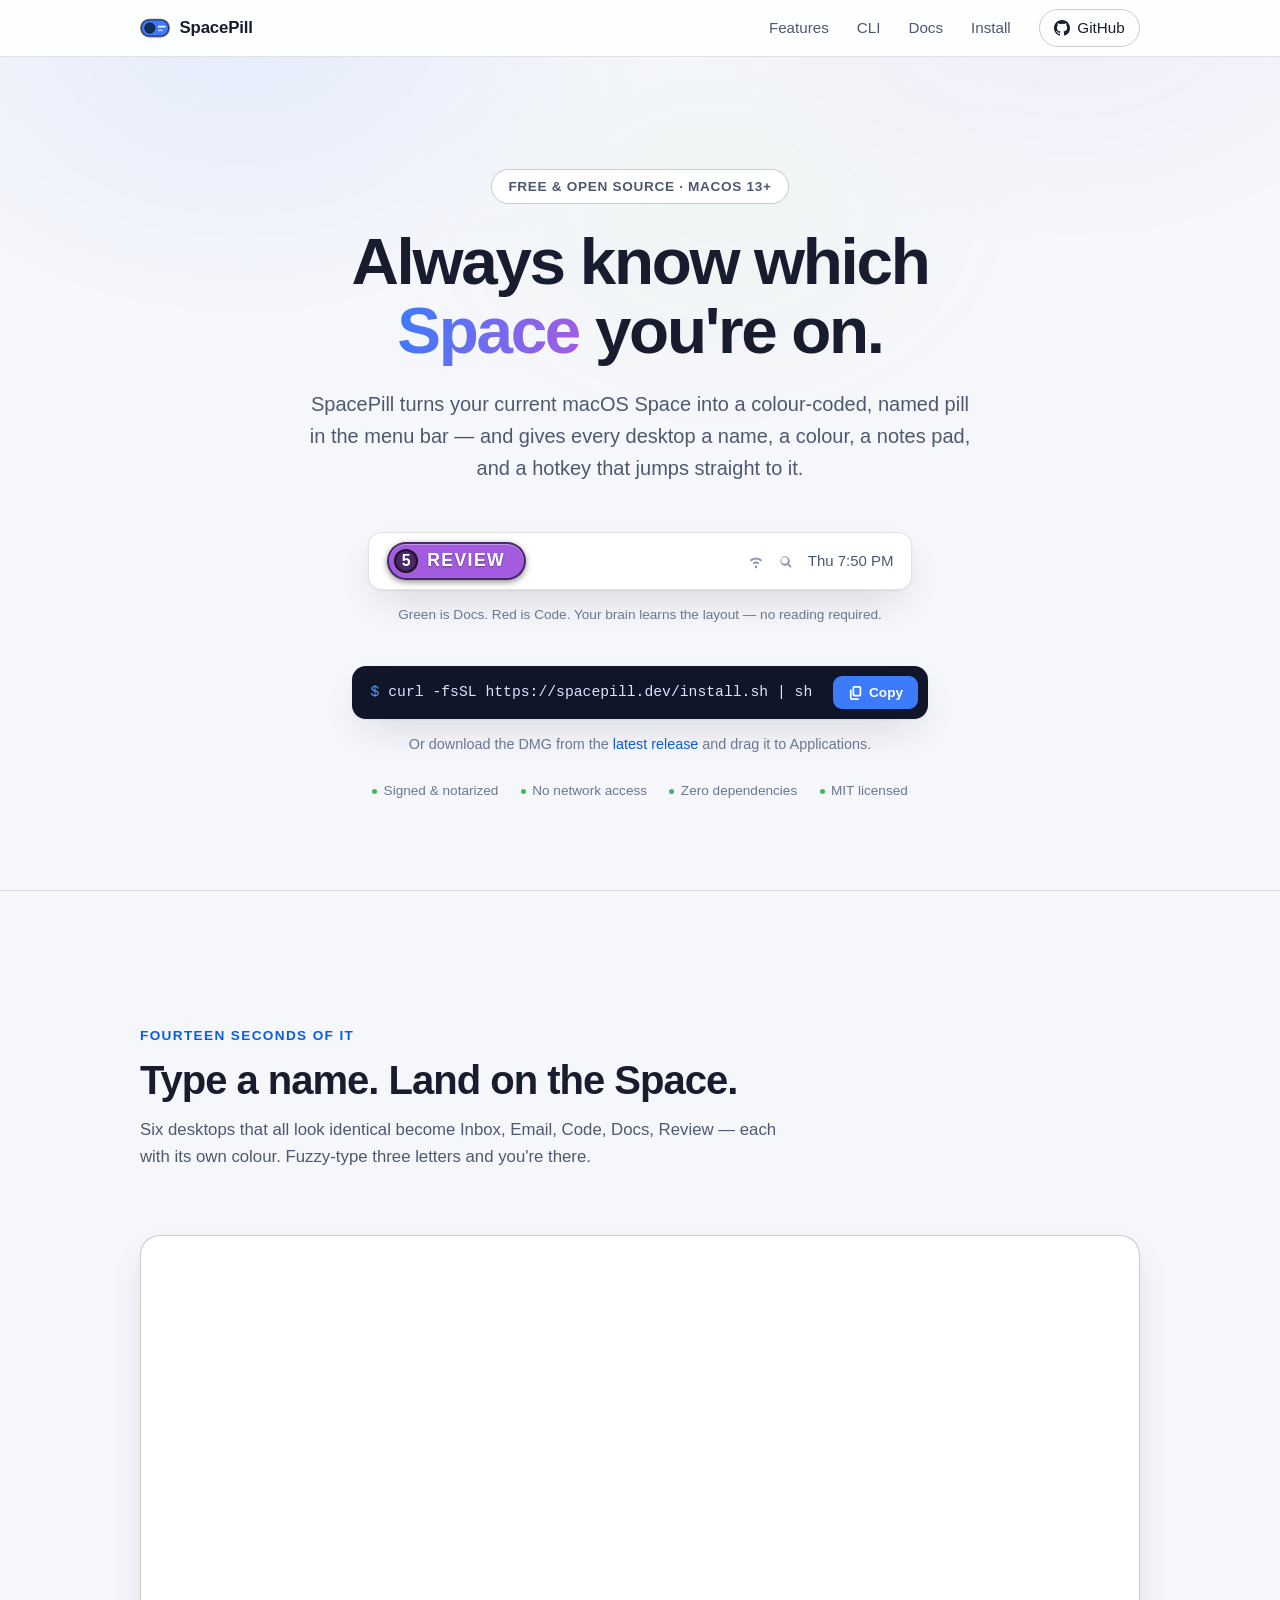
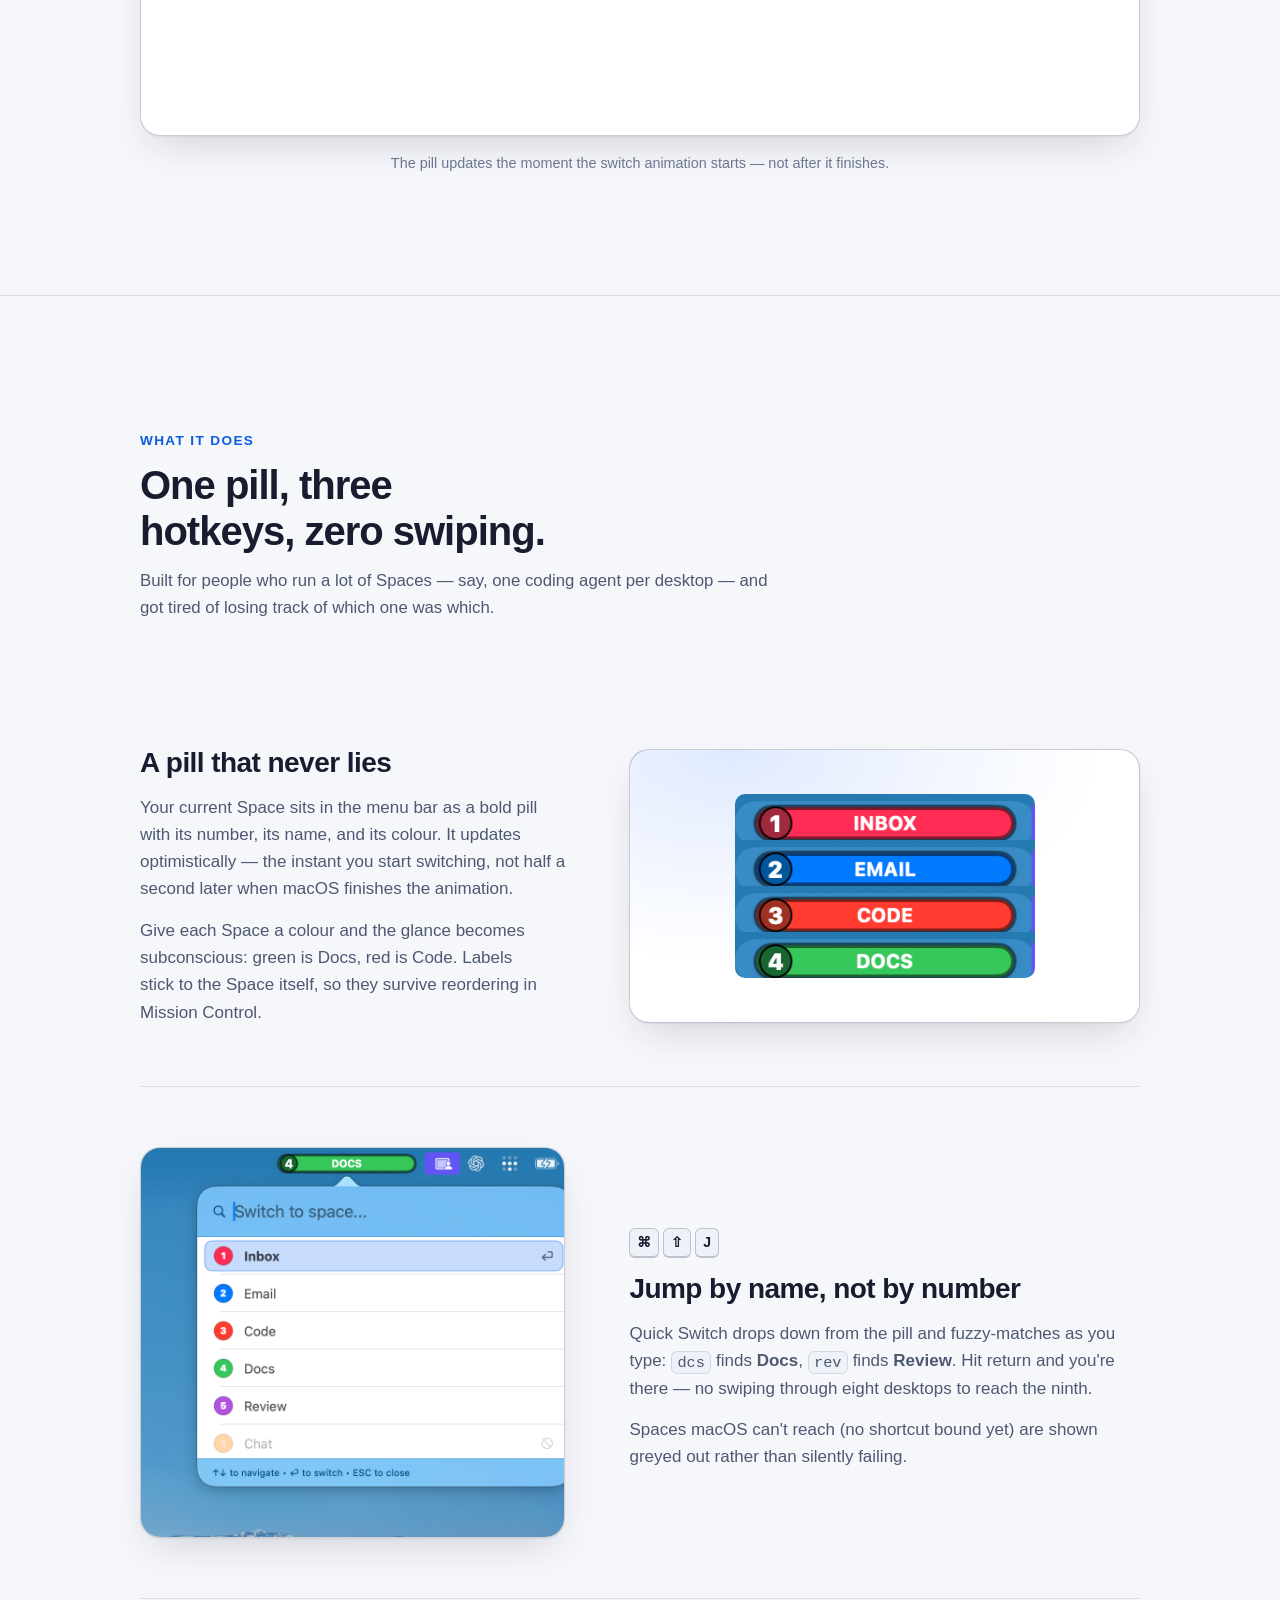
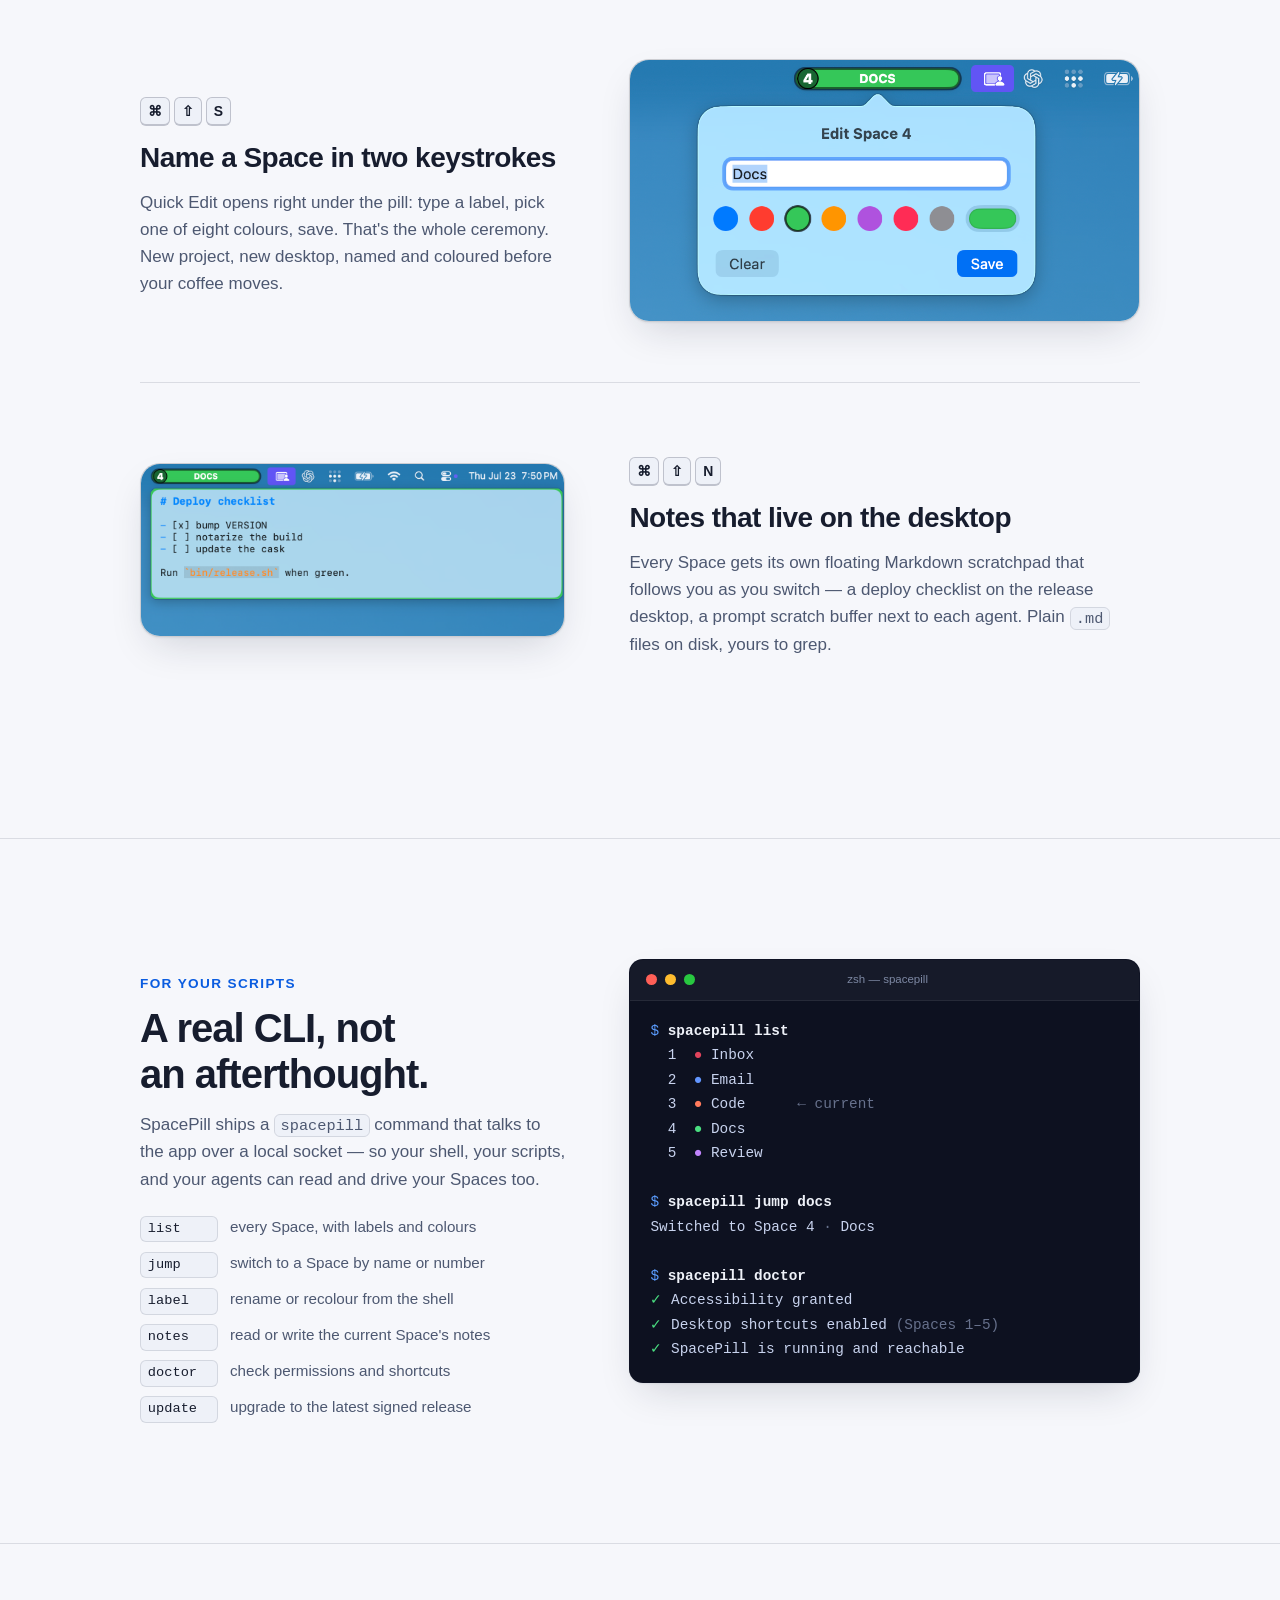
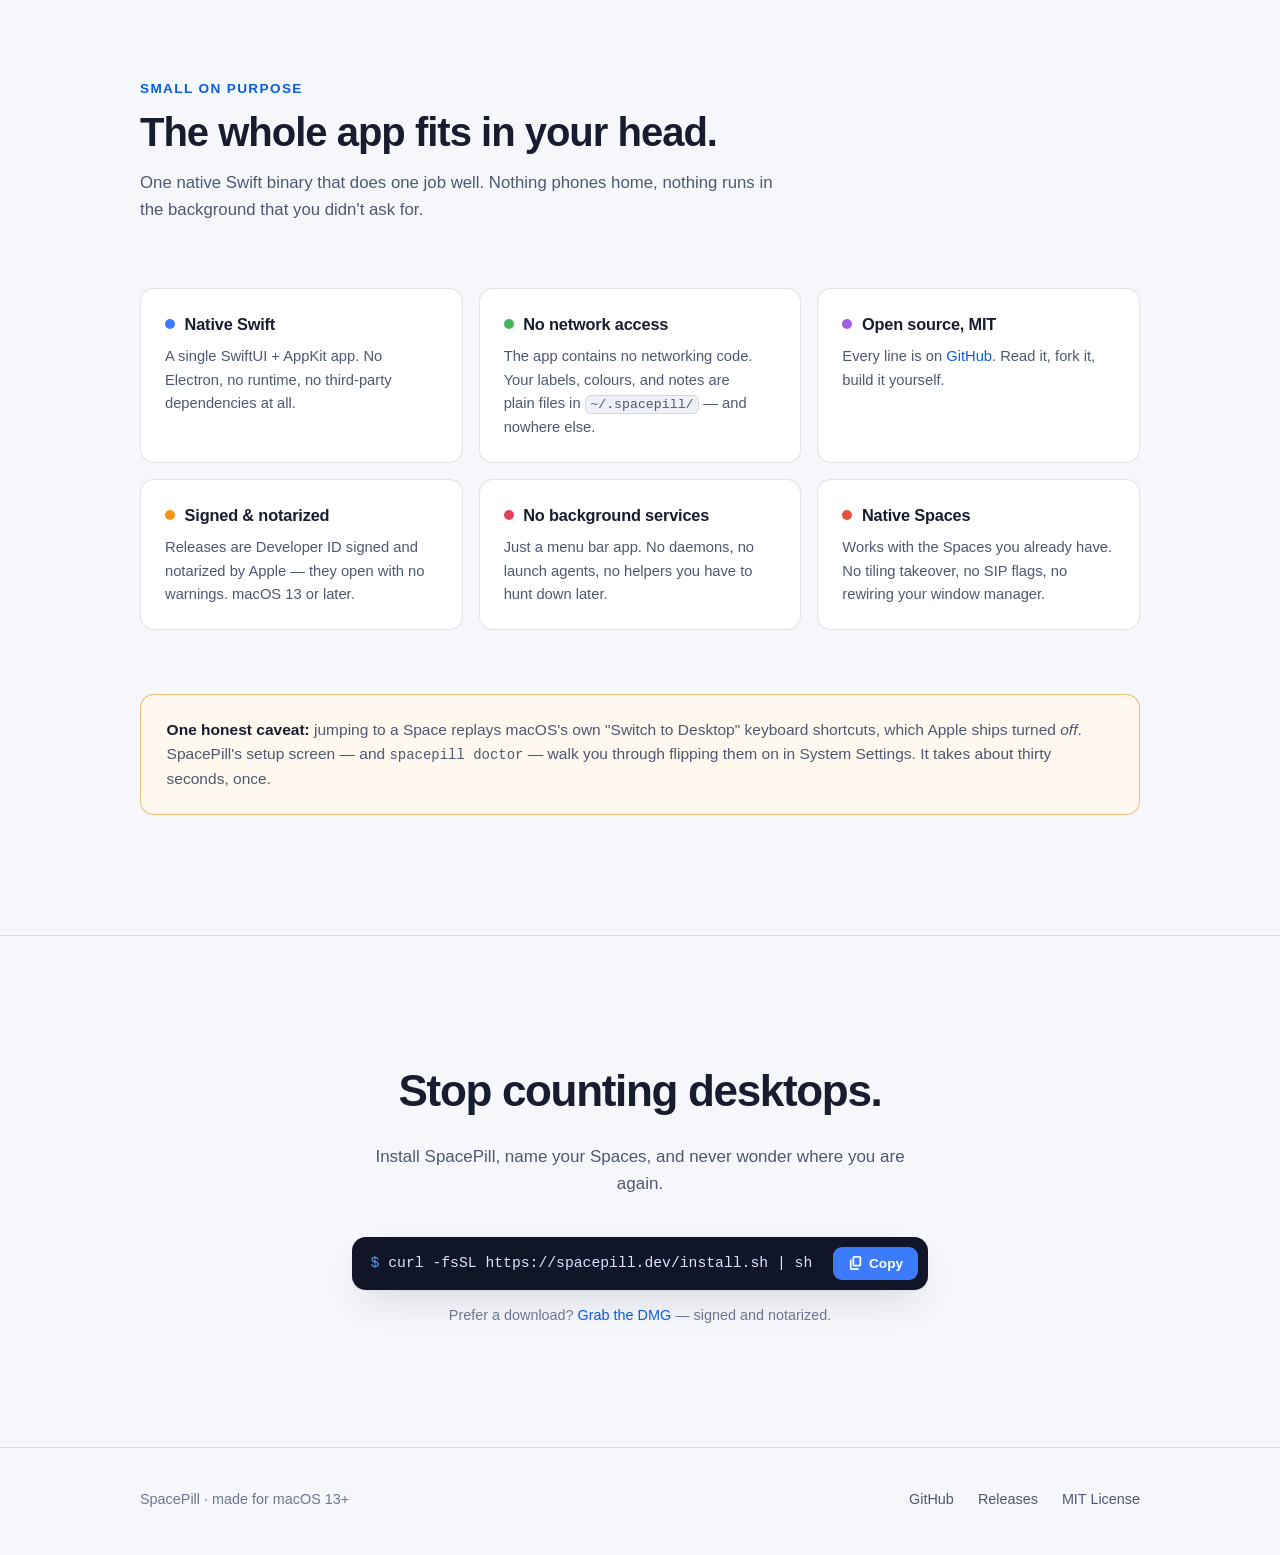
==== commit 31167b9c: "Add a documentation page to the site at /docs/ Migrates the full documentation (setup, macOS shortcu" ====
--- a/website/index.html
+++ b/website/index.html
@@ -39,6 +39,7 @@
             <nav class="site-nav" aria-label="Main">
                 <a class="nav-hide-sm" href="#features">Features</a>
                 <a class="nav-hide-sm" href="#cli">CLI</a>
+                <a href="docs/">Docs</a>
                 <a href="#install">Install</a>
                 <a class="nav-github" href="https://github.com/jakequist/spacepill">
                     <svg width="16" height="16" viewBox="0 0 16 16" fill="currentColor" aria-hidden="true">
--- a/website/style.css
+++ b/website/style.css
@@ -940,3 +940,425 @@
     background: var(--surface-2);
     text-decoration: none;
 }
+
+/* ==========================================================================
+   Docs (/docs/) — layout and components for the documentation page only.
+   Everything below is scoped under .docs / .docs-* and does not restyle the
+   marketing page.
+   ========================================================================== */
+
+/* ---------- Docs layout: sticky TOC + readable body ---------- */
+
+.docs-layout {
+    display: grid;
+    grid-template-columns: 14rem minmax(0, 1fr);
+    gap: clamp(2rem, 4vw, 3.5rem);
+    padding-block: clamp(2.5rem, 6vw, 4.5rem) clamp(3.5rem, 8vw, 6rem);
+    align-items: start;
+}
+
+.docs-sidebar {
+    position: sticky;
+    top: 5rem;
+    max-height: calc(100vh - 6rem);
+    overflow-y: auto;
+    scrollbar-width: thin;
+}
+
+.docs-toc-title {
+    font-size: 0.78rem;
+    font-weight: 700;
+    text-transform: uppercase;
+    letter-spacing: 0.1em;
+    color: var(--text-faint);
+    margin-bottom: 0.75rem;
+}
+
+.docs-toc ol {
+    list-style: none;
+    display: grid;
+    gap: 0.1rem;
+    border-left: 1px solid var(--border);
+}
+
+.docs-toc a {
+    display: block;
+    padding: 0.28rem 0 0.28rem 0.9rem;
+    margin-left: -1px;
+    border-left: 2px solid transparent;
+    font-size: 0.88rem;
+    color: var(--text-muted);
+    line-height: 1.35;
+}
+
+.docs-toc a code {
+    font-size: 0.92em;
+}
+
+.docs-toc a:hover {
+    color: var(--text);
+    text-decoration: none;
+}
+
+.docs-toc a.is-active {
+    color: var(--accent-strong);
+    border-left-color: var(--accent);
+    font-weight: 600;
+}
+
+/* Mobile TOC: hidden on desktop, a <details> at the top of the body below */
+.docs-toc-mobile {
+    display: none;
+}
+
+@media (max-width: 900px) {
+    .docs-layout {
+        grid-template-columns: minmax(0, 1fr);
+    }
+
+    .docs-sidebar {
+        display: none;
+    }
+
+    .docs-toc-mobile {
+        display: block;
+        margin-top: 2rem;
+        background: var(--surface);
+        border: 1px solid var(--border);
+        border-radius: var(--radius);
+        padding: 0.9rem 1.2rem;
+    }
+
+    .docs-toc-mobile summary {
+        cursor: pointer;
+        font-weight: 700;
+        font-size: 0.95rem;
+    }
+
+    .docs-toc-mobile ol {
+        margin: 0.8rem 0 0.2rem;
+        padding-left: 1.4rem;
+        display: grid;
+        gap: 0.35rem;
+        font-size: 0.92rem;
+    }
+
+    .docs-toc-mobile a {
+        color: var(--text-muted);
+    }
+
+    .docs-toc-mobile a:hover {
+        color: var(--text);
+    }
+}
+
+/* ---------- Docs typography ---------- */
+
+.docs-body {
+    max-width: 46rem;
+    min-width: 0;
+}
+
+.docs-head .kicker {
+    font-size: 0.85rem;
+    font-weight: 700;
+    text-transform: uppercase;
+    letter-spacing: 0.1em;
+    color: var(--accent);
+}
+
+.docs-head h1 {
+    margin-top: 0.6rem;
+    font-size: clamp(1.9rem, 4.5vw, 2.7rem);
+    line-height: 1.12;
+    letter-spacing: -0.03em;
+    font-weight: 800;
+    text-wrap: balance;
+}
+
+.docs-lede {
+    margin-top: 1rem;
+    font-size: 1.1rem;
+    color: var(--text-muted);
+    text-wrap: pretty;
+}
+
+.docs-body section {
+    margin-top: clamp(3rem, 7vw, 4.5rem);
+    padding-top: clamp(2rem, 4vw, 2.75rem);
+    border-top: 1px solid var(--border);
+    scroll-margin-top: 5.5rem;
+}
+
+.docs-body h2 {
+    font-size: clamp(1.45rem, 3vw, 1.85rem);
+    line-height: 1.2;
+    letter-spacing: -0.02em;
+    font-weight: 750;
+    text-wrap: balance;
+}
+
+.docs-body h2 code {
+    font-size: 0.9em;
+}
+
+.docs-body h3 {
+    margin-top: 2.25rem;
+    font-size: 1.12rem;
+    font-weight: 700;
+    letter-spacing: -0.01em;
+}
+
+.docs-body .h3-aside {
+    font-weight: 400;
+    color: var(--text-faint);
+    font-size: 0.9em;
+}
+
+/* Anchor "#" on section headings — visible on hover/focus */
+.h-anchor {
+    margin-left: 0.45em;
+    font-weight: 500;
+    font-size: 0.85em;
+    color: var(--text-faint);
+    opacity: 0;
+    transition: opacity 0.15s ease;
+}
+
+.docs-body h2:hover .h-anchor,
+.h-anchor:focus-visible {
+    opacity: 1;
+}
+
+.h-anchor:hover {
+    color: var(--accent);
+    text-decoration: none;
+}
+
+.docs-body p {
+    margin-top: 1rem;
+    color: var(--text-muted);
+    text-wrap: pretty;
+}
+
+.docs-body ul,
+.docs-body ol:not(.docs-toc-mobile ol) {
+    margin-top: 1rem;
+    padding-left: 1.4rem;
+    display: grid;
+    gap: 0.5rem;
+    color: var(--text-muted);
+}
+
+.docs-body li::marker {
+    color: var(--text-faint);
+}
+
+.docs-body strong {
+    color: var(--text);
+}
+
+.docs-body .path {
+    color: var(--text);
+    font-weight: 600;
+}
+
+.docs-body .fine {
+    font-size: 0.9rem;
+    color: var(--text-faint);
+}
+
+/* ---------- Docs tables ---------- */
+
+.table-scroll {
+    margin-top: 1.4rem;
+    overflow-x: auto;
+    border: 1px solid var(--border);
+    border-radius: var(--radius);
+    background: var(--surface);
+}
+
+.doc-table {
+    width: 100%;
+    min-width: 34rem;
+    border-collapse: collapse;
+    font-size: 0.92rem;
+    line-height: 1.5;
+}
+
+.doc-table-compact {
+    min-width: 0;
+}
+
+.doc-table caption {
+    caption-side: top;
+    text-align: left;
+    padding: 0.85rem 1.1rem 0;
+    font-size: 0.85rem;
+    color: var(--text-faint);
+}
+
+.doc-table th,
+.doc-table td {
+    padding: 0.7rem 1.1rem;
+    text-align: left;
+    vertical-align: top;
+    border-top: 1px solid var(--border);
+    color: var(--text-muted);
+}
+
+.doc-table thead th {
+    border-top: none;
+    font-size: 0.78rem;
+    font-weight: 700;
+    text-transform: uppercase;
+    letter-spacing: 0.07em;
+    color: var(--text-faint);
+    padding-block: 0.8rem;
+}
+
+.doc-table caption + thead th,
+.doc-table tbody:first-child tr:first-child th,
+.doc-table tbody:first-child tr:first-child td {
+    border-top: none;
+}
+
+.doc-table tbody th[scope="row"] {
+    color: var(--text);
+    font-weight: 600;
+    white-space: nowrap;
+}
+
+.doc-table-cli tbody th[scope="row"] {
+    white-space: normal;
+    font-weight: 400;
+}
+
+.doc-table code {
+    background: var(--surface-2);
+    border: 1px solid var(--border);
+    border-radius: 6px;
+    padding: 0.08em 0.35em;
+    white-space: nowrap;
+}
+
+/* ---------- Docs code blocks (terminal-styled) ---------- */
+
+.docs-code {
+    margin-top: 1.4rem;
+}
+
+.docs-code .code-label {
+    padding: 0.55rem 1.25rem;
+    background: rgba(255, 255, 255, 0.04);
+    border-bottom: 1px solid rgba(255, 255, 255, 0.07);
+    font-family: var(--font);
+    font-size: 0.78rem;
+    font-weight: 600;
+    letter-spacing: 0.04em;
+    color: #7d88a3;
+}
+
+.docs-code pre {
+    white-space: pre;
+}
+
+.docs-code .t-key { color: #8ab6ff; }
+.docs-code .t-str { color: #7ee2a8; }
+
+/* ---------- Docs figures ---------- */
+
+.docs-fig {
+    margin-top: 1.6rem;
+    border-radius: var(--radius-lg);
+    overflow: hidden;
+    border: 1px solid var(--border-strong);
+    box-shadow: var(--shadow-card);
+    background: var(--surface);
+}
+
+.docs-fig img {
+    width: 100%;
+}
+
+.docs-fig figcaption {
+    padding: 0.75rem 1.2rem;
+    font-size: 0.85rem;
+    color: var(--text-faint);
+    border-top: 1px solid var(--border);
+}
+
+.docs-fig-narrow img {
+    width: min(100%, 30rem);
+    margin-inline: auto;
+}
+
+.docs-fig-narrow {
+    background: var(--surface);
+}
+
+.docs-fig-pill {
+    background:
+        radial-gradient(120% 130% at 20% 0%, color-mix(in srgb, var(--pill-blue) 14%, transparent), transparent 60%),
+        var(--surface);
+}
+
+.docs-fig-pill img {
+    width: min(100%, 240px);
+    margin: clamp(1.25rem, 3vw, 2rem) auto;
+}
+
+/* ---------- Docs callouts ---------- */
+
+.docs-body .caveat {
+    margin-top: 1.6rem;
+}
+
+.docs-body .caveat .docs-code {
+    margin-top: 1rem;
+}
+
+.docs-note {
+    margin-top: 1.6rem;
+    border: 1px solid color-mix(in srgb, var(--pill-blue) 40%, var(--border));
+    background: color-mix(in srgb, var(--pill-blue) 7%, var(--surface));
+    border-radius: var(--radius);
+    padding: 1.4rem 1.6rem;
+    font-size: 0.97rem;
+    color: var(--text-muted);
+}
+
+.docs-note strong {
+    color: var(--text);
+}
+
+/* ---------- Docs field list (settings reference) ---------- */
+
+.docs-fields {
+    margin-top: 1.2rem;
+    display: grid;
+    gap: 0.35rem;
+}
+
+.docs-fields dt {
+    margin-top: 0.9rem;
+    font-family: var(--mono);
+    font-size: 0.92rem;
+    font-weight: 600;
+    color: var(--text);
+}
+
+.docs-fields dt .field-meta {
+    font-family: var(--font);
+    font-weight: 400;
+    font-size: 0.82rem;
+    color: var(--text-faint);
+    margin-left: 0.4em;
+}
+
+.docs-fields dd {
+    color: var(--text-muted);
+    font-size: 0.95rem;
+    padding-left: 1rem;
+    border-left: 2px solid var(--border);
+}
